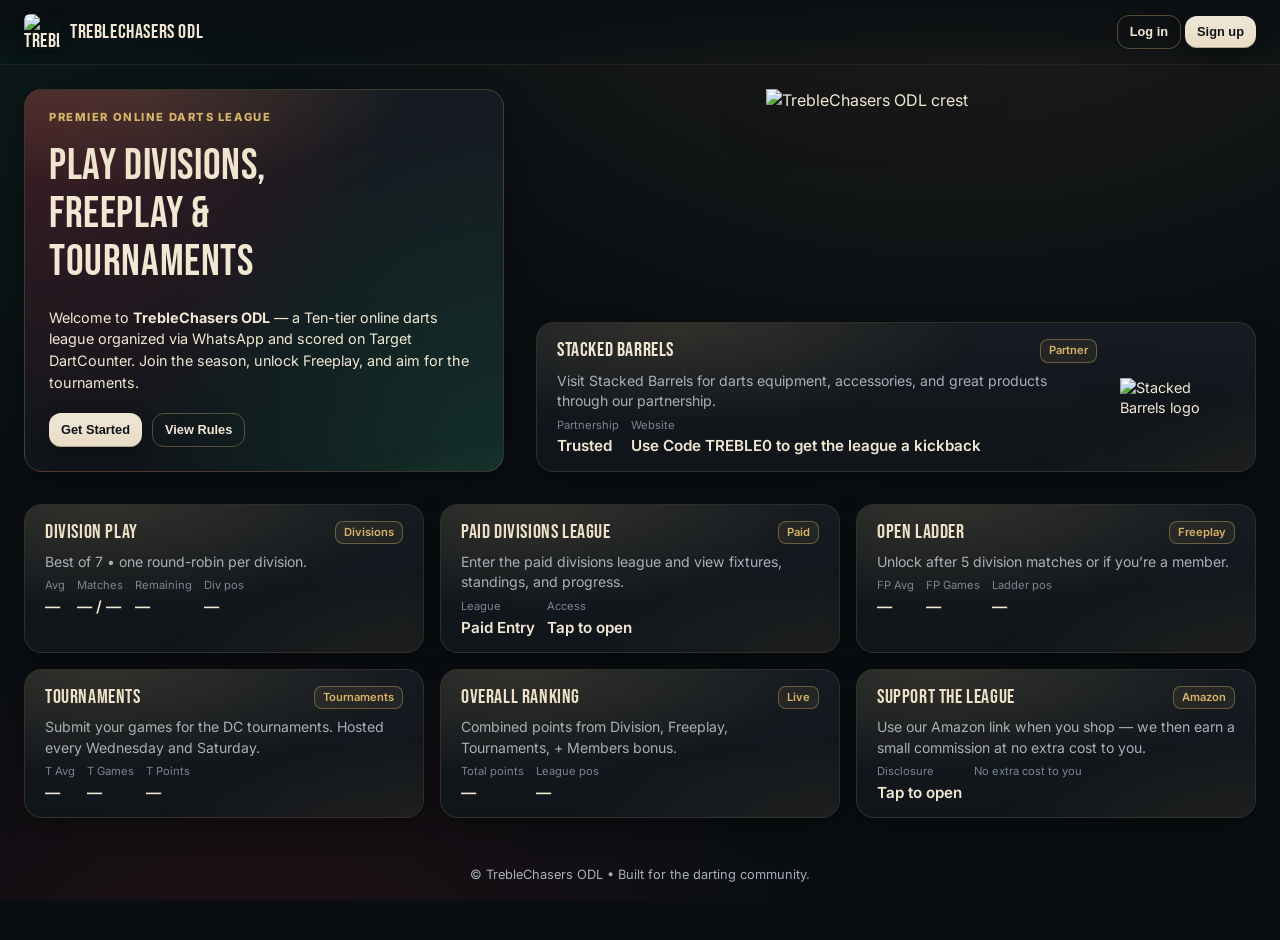
==== index.html @ 9587c486 "Add files via upload" ====
<!DOCTYPE html>
<html lang="en">
<head>
  <meta charset="UTF-8" />
  <meta name="viewport" content="width=device-width, initial-scale=1" />
  <title>TrebleChasers ODL</title>
  <meta
    name="description"
    content="TrebleChasers Online Dart League — divisions, freeplay, tournaments, members prizes, and full ranking."
  />

  <!-- Fonts -->
  <link
    href="https://fonts.googleapis.com/css2?family=Bebas+Neue&family=Inter:wght@300;400;500;600;700;800;900&display=swap"
    rel="stylesheet"
  />

  <style>
    :root {
      --bg-900:#0a0e12;
      --bg-800:#11161c;
      --bg-700:#171d24;
      --cream:#f1e7d3;
      --paper:#efe6d7;
      --gold-500:#d7b46a;
      --muted-400:#a7b0ba;
      --muted-300:#798492;
      --radius:18px;
      --radius-lg:26px;
      --shadow-soft:0 8px 24px rgba(0,0,0,.35);
      --shadow-hard:0 12px 40px rgba(0,0,0,.5);
      --danger:#ff6b6b;
    }

    *{box-sizing:border-box;}
    html,body{height:100%;}
    body{
      margin:0;
      background:var(--bg-900);
      color:var(--cream);
      font-family:Inter,system-ui,-apple-system,Segoe UI,Roboto,Helvetica,Arial,"Apple Color Emoji","Segoe UI Emoji";
      line-height:1.45;
      background-image:
        radial-gradient(1200px 800px at 75% -10%, rgba(215,180,106,.10), transparent 60%),
        radial-gradient(900px 600px at 20% 110%, rgba(191,31,45,.12), transparent 60%),
        radial-gradient(1200px 700px at -10% 10%, rgba(27,124,87,.10), transparent 55%);
      background-attachment:fixed;
    }

    .hidden{display:none !important;}

    /* header */
    header{
      position:sticky;
      top:0;
      z-index:40;
      background:linear-gradient(
        to bottom,
        rgba(10,14,18,.85),
        rgba(10,14,18,.55) 60%,
        transparent
      );
      border-bottom:1px solid rgba(215,180,106,.12);
      backdrop-filter:saturate(140%) blur(8px);
    }

    .nav{
      max-width:1280px;
      margin:0 auto;
      padding:14px 24px;
      display:flex;
      align-items:center;
      gap:18px;
      flex-wrap:wrap;
    }

    .brand{
      display:flex;
      align-items:center;
      gap:10px;
      color:var(--cream);
      text-decoration:none;
      font-family:'Bebas Neue',system-ui;
      font-size:20px;
      letter-spacing:.6px;
      font-weight:400;
    }
    .brand img{
      width:36px;
      height:36px;
      object-fit:cover;
      border-radius:6px;
      box-shadow:0 2px 8px rgba(0,0,0,.4);
    }

    .brand-wrap{
      display:flex;
      flex-direction:column;
      align-items:flex-start;
      gap:6px;
      line-height:1.1;
    }

    .member-countdown{
      display:inline-flex;
      align-items:center;
      gap:8px;
      padding:6px 10px;
      border-radius:999px;
      font-size:.72rem;
      font-weight:700;
      color:var(--cream);
      border:1px solid rgba(215,180,106,.28);
      background:rgba(215,180,106,.08);
      box-shadow:
        0 8px 22px rgba(0,0,0,.35),
        0 0 18px rgba(215,180,106,.18);
      position:relative;
      overflow:hidden;
    }

    .member-countdown::before{
      content:"";
      position:absolute;
      inset:-2px;
      background:radial-gradient(420px 120px at 25% 0%, rgba(215,180,106,.28), transparent 60%);
      opacity:.9;
      pointer-events:none;
    }

    .member-countdown .muted-inline{ color:rgba(241,231,211,.65); font-weight:600; }
    .member-countdown .danger-inline{ color:var(--danger); font-weight:900; }

    .tile, .hero-card{
      position:relative;
      overflow:hidden;
      box-shadow:
        0 10px 26px rgba(0,0,0,.38),
        0 0 0 1px rgba(215,180,106,.14),
        0 0 26px rgba(215,180,106,.12);
    }

    .tile::before, .hero-card::before{
      content:"";
      position:absolute;
      inset:-2px;
      background:
        radial-gradient(520px 180px at 20% 0%, rgba(215,180,106,.16), transparent 60%),
        radial-gradient(620px 220px at 110% 120%, rgba(215,180,106,.10), transparent 55%);
      opacity:.95;
      pointer-events:none;
    }

    .tile:hover{
      box-shadow:
        0 14px 34px rgba(0,0,0,.42),
        0 0 0 1px rgba(215,180,106,.22),
        0 0 34px rgba(215,180,106,.18);
    }

    .spacer{flex:1 1 auto;}

    .user-chip{
      display:flex;
      align-items:center;
      gap:10px;
      flex-wrap:wrap;
      color:var(--cream);
      font-size:.9rem;
    }

    .user-circle{
      width:28px;
      height:28px;
      border-radius:999px;
      background:#2a3139;
      display:grid;
      place-items:center;
      font-weight:800;
      font-size:.8rem;
      color:var(--cream);
    }

    .btn{
      appearance:none;
      border:0;
      cursor:pointer;
      font-weight:700;
      border-radius:12px;
      padding:8px 12px;
      font-size:.8rem;
      line-height:1.2;
      transition:transform .06s ease, filter .2s ease, box-shadow .2s ease;
    }
    .btn:active{transform:translateY(1px);}

    .btn-primary{
      color:#101418;
      background:linear-gradient(180deg,var(--paper),#e9dcc4);
      box-shadow:
        inset 0 -1px 0 rgba(0,0,0,.25),
        0 6px 18px rgba(0,0,0,.35);
    }
    .btn-primary:hover{filter:brightness(1.03);}

    .btn-ghost{
      color:var(--cream);
      background:transparent;
      border:1px solid rgba(215,180,106,.35);
    }
    .btn-ghost:hover{
      background:rgba(215,180,106,.08);
    }

    .wrap{
      max-width:1280px;
      margin:0 auto;
      padding:24px;
    }

    /* hero area */
    .hero-row{
      display:grid;
      grid-template-columns:minmax(360px, 480px) minmax(420px, 1fr);
      gap:32px;
      align-items:stretch;
    }

    .hero-card{
      background:
        radial-gradient(circle at 0% 0%, rgba(191,31,45,.25) 0%, transparent 60%),
        radial-gradient(circle at 100% 100%, rgba(27,124,87,.25) 0%, transparent 60%),
        linear-gradient(180deg, rgba(23,29,36,.9), rgba(17,22,28,.9));
      border:1px solid rgba(215,180,106,.18);
      border-radius:var(--radius);
      box-shadow:var(--shadow-soft);
      padding:20px 24px 24px;
      max-width:480px;
    }

    .eyebrow{
      color:var(--gold-500);
      text-transform:uppercase;
      font-weight:800;
      letter-spacing:.14em;
      font-size:.7rem;
      line-height:1.4;
      margin-bottom:16px;
      display:block;
    }

    .hero-headline{
      font-family:'Bebas Neue',system-ui;
      font-size:clamp(32px,4vw,44px);
      line-height:1.1;
      letter-spacing:.6px;
      color:var(--cream);
      margin:0 0 20px;
      font-weight:400;
    }

    .hero-copy{
      color:var(--cream);
      font-size:.9rem;
      line-height:1.5;
      max-width:60ch;
      margin:0 0 20px;
    }

    .hero-cta-row{
      display:flex;
      gap:10px;
      flex-wrap:wrap;
    }

    .hero-side{
      display:flex;
      flex-direction:column;
      justify-content:space-between;
      gap:18px;
      min-width:0;
    }

    .crest-col{
      flex:1 1 auto;
      display:flex;
      align-items:flex-start;
      justify-content:center;
      width:100%;
    }

    .crest-col img{
      width:260px;
      max-width:80%;
      height:auto;
      display:block;
      filter:drop-shadow(0 12px 24px rgba(0,0,0,.5));
    }

    .partner-tile{
      width:100%;
      min-height:132px;
      display:flex;
      align-items:center;
      padding:16px 18px 14px;
    }

    .partner-tile-inner{
      width:100%;
      display:flex;
      align-items:center;
      justify-content:space-between;
      gap:18px;
      flex-wrap:nowrap;
      position:relative;
      z-index:1;
    }

    .partner-copy{
      flex:1 1 auto;
      min-width:0;
    }

    .partner-copy p{
      margin:0 0 8px 0;
    }

    .partner-logo{
      flex:0 0 120px;
      display:flex;
      align-items:center;
      justify-content:center;
      min-width:120px;
    }

    .partner-logo img{
      width:100%;
      max-width:110px;
      max-height:90px;
      height:auto;
      display:block;
      object-fit:contain;
      filter:drop-shadow(0 10px 22px rgba(0,0,0,.45));
    }

    /* tiles */
    .tiles{
      display:grid;
      grid-template-columns:repeat(auto-fit,minmax(min(360px,100%),1fr));
      gap:16px;
      margin-top:32px;
    }

    .tile{
      background:linear-gradient(180deg,rgba(23,29,36,.9),rgba(17,22,28,.9));
      border:1px solid rgba(215,180,106,.15);
      border-radius:var(--radius);
      box-shadow:var(--shadow-soft);
      padding:16px 20px 14px;
      color:var(--cream);
      font-size:.9rem;
      line-height:1.4;
      min-height:120px;
      transition:transform .05s ease, border .12s ease;
    }
    .tile:hover{
      transform:translateY(-1px);
      border:1px solid rgba(215,180,106,.4);
      cursor:pointer;
    }

    .tile-head{
      display:flex;
      justify-content:space-between;
      align-items:flex-start;
      flex-wrap:wrap;
      gap:8px;
      margin-bottom:8px;
    }

    .tile-head h3{
      margin:0;
      font-family:'Bebas Neue',system-ui;
      letter-spacing:.6px;
      font-size:20px;
      line-height:1.1;
      font-weight:400;
      color:var(--cream);
    }

    .chip{
      border:1px solid rgba(215,180,106,.4);
      border-radius:8px;
      padding:4px 8px;
      font-size:.7rem;
      line-height:1.2;
      color:var(--gold-500);
      background:rgba(215,180,106,.08);
      font-weight:600;
      white-space:nowrap;
    }

    .tile p{
      margin:0 0 6px 0;
      color:var(--muted-400);
      font-size:.88rem;
      line-height:1.45;
    }

    .metrics{
      display:flex;
      gap:12px;
      flex-wrap:wrap;
      margin-top:4px;
    }

    .metric{
      font-size:.7rem;
      color:var(--muted-300);
      display:flex;
      flex-direction:column;
      gap:2px;
    }

    .metric strong{
      font-size:.95rem;
      color:var(--cream);
      font-weight:600;
    }

    footer{
      text-align:center;
      color:var(--muted-400);
      font-size:.8rem;
      line-height:1.4;
      margin:48px 0 32px;
    }

    /* modal */
    .modal-overlay{
      position:fixed;
      inset:0;
      background:rgba(10,14,18,.6);
      backdrop-filter:blur(6px) saturate(120%);
      display:none;
      align-items:center;
      justify-content:center;
      z-index:80;
    }
    .modal-overlay.is-open{display:flex;}

    .modal{
      width:100%;
      max-width:480px;
      background:linear-gradient(180deg,rgba(23,29,36,.95),rgba(17,22,28,.95));
      border:1px solid rgba(215,180,106,.2);
      border-radius:18px;
      box-shadow:var(--shadow-hard);
      padding:20px;
      color:var(--cream);
    }

    .modal header{
      background:transparent;
      border:0;
      padding:0 0 8px 0;
      margin:0 0 8px;
    }

    .modal h2{
      margin:0;
      font-family:'Bebas Neue',system-ui;
      font-size:28px;
      letter-spacing:.5px;
      font-weight:400;
      color:var(--cream);
    }

    .tabs{
      display:grid;
      grid-template-columns:1fr 1fr;
      gap:8px;
      margin:8px 0 16px;
    }

    .tab{
      border:1px solid rgba(215,180,106,.28);
      background:#12171d;
      color:var(--cream);
      padding:10px 12px;
      border-radius:10px;
      text-align:center;
      font-weight:800;
      font-size:.8rem;
      cursor:pointer;
    }

    .tab.active{
      background:linear-gradient(180deg,var(--paper),#e9dcc4);
      color:#0f1317;
    }

    .form-row{
      display:flex;
      flex-direction:column;
      gap:6px;
      margin:10px 0;
      color:var(--cream);
    }

    label{
      font-size:.8rem;
      color:var(--muted-400);
    }

    input[type="email"],
    input[type="password"],
    input[type="text"]{
      background:#0f1419;
      border:1px solid rgba(215,180,106,.25);
      border-radius:10px;
      padding:12px;
      color:var(--cream);
      font-size:.9rem;
    }

    .row-actions{
      display:flex;
      align-items:center;
      justify-content:space-between;
      gap:10px;
      margin-top:12px;
      flex-wrap:wrap;
    }

    .error{
      color:#ff6b6b;
      min-height:1.2rem;
      font-size:.9rem;
      margin-top:6px;
    }

    @media(max-width:980px){
      .hero-row{
        grid-template-columns:1fr;
        gap:24px;
      }

      .hero-card{
        max-width:none;
      }

      .hero-side{
        justify-content:flex-start;
      }

      .crest-col{
        justify-content:flex-start;
      }

      .crest-col img{
        width:200px;
        max-width:60%;
      }

      .partner-tile{
        width:100%;
      }
    }

    @media(max-width:640px){
      .partner-tile-inner{
        flex-wrap:wrap;
        align-items:flex-start;
      }

      .partner-logo{
        justify-content:flex-start;
      }
    }

    @media(max-width:560px){
      .nav{padding:12px 16px;}
    }
  </style>
</head>

<body>
  <!-- HEADER -->
  <header>
    <div class="nav">
      <div class="brand-wrap">
        <a class="brand" href="/" aria-label="TrebleChasers ODL home">
          <img src="./Assets/TrebleAssets/TrebleAssets_file_00000000564c72469e778dedad6ed082.png" alt="TrebleChasers ODL crest" />
          <span>TrebleChasers ODL</span>
        </a>

        <div id="memberCountdown" class="member-countdown hidden"></div>
      </div>

      <div class="spacer"></div>

      <!-- when signed OUT -->
      <div id="authButtons">
        <button id="openLogin" class="btn btn-ghost" type="button">Log in</button>
        <button id="openSignup" class="btn btn-primary" type="button">Sign up</button>
      </div>

      <!-- when signed IN -->
      <div id="userArea" class="user-chip hidden">
        <div class="user-circle" id="userInitial">U</div>
        <span id="userName">User</span>

        <a
          id="adminBtn"
          class="btn btn-ghost"
          href="/admin.html"
          style="display:none"
        >
          Admin
        </a>

        <button id="btnSignOut" class="btn btn-ghost" type="button">Sign out</button>
      </div>
    </div>
  </header>

  <!-- MAIN CONTENT -->
  <main class="wrap">
    <!-- HERO ROW -->
    <section class="hero-row">
      <div class="hero-card">
        <span class="eyebrow">Premier Online Darts League</span>
        <h1 class="hero-headline">
          Play Divisions,<br />
          Freeplay &<br />
          Tournaments
        </h1>

        <p class="hero-copy">
          Welcome to <strong>TrebleChasers ODL</strong> — a Ten-tier online darts
          league organized via WhatsApp and scored on Target DartCounter. Join the
          season, unlock Freeplay, and aim for the tournaments.
        </p>

        <div class="hero-cta-row">
          <button id="ctaGetStarted" class="btn btn-primary" type="button">
            Get Started
          </button>
          <button class="btn btn-ghost" type="button" id="btnRules">View Rules</button>
        </div>
      </div>

      <div class="hero-side">
        <div class="crest-col">
<img src="./Assets/TrebleAssets/TrebleAssets_file_00000000564c72469e778dedad6ed082.png" alt="TrebleChasers ODL crest" />
        </div>

        <article class="tile partner-tile" id="partnerTile" role="button" tabindex="0">
          <div class="partner-tile-inner">
            <div class="partner-copy">
              <div class="tile-head">
                <h3>Stacked Barrels</h3>
                <span class="chip">Partner</span>
              </div>

              <p>
                Visit Stacked Barrels for darts equipment, accessories, and great products through our partnership.
              </p>

              <div class="metrics">
                <div class="metric">
                  <span>Partnership</span>
                  <strong>Trusted</strong>
                </div>
                <div class="metric">
                  <span>Website</span>
                  <strong>Use Code TREBLE0 to get the league a kickback</strong>
                </div>
              </div>
            </div>

            <div class="partner-logo">
             <img src="./Assets/TrebleAssets/TrebleAssets_IMG-20260315-WA0005(1).jpg" alt="Stacked Barrels logo" />
            </div>
          </div>
        </article>
      </div>
    </section>

    <!-- DASHBOARD TILES -->
    <section class="tiles" style="margin-top:32px;">
      <!-- DIVISION PLAY -->
      <article class="tile" id="divisionTile" data-link="/division.html">
        <div class="tile-head">
          <h3>DIVISION PLAY</h3>
          <span class="chip" id="seasonChip">Divisions</span>
        </div>
        <p id="seasonTileBody">
          Best of 7 • one round-robin per division.
        </p>
        <div class="metrics" id="seasonMetrics">
          <div class="metric">
            <span>Avg</span>
            <strong id="seasonAvg">—</strong>
          </div>
          <div class="metric">
            <span>Matches</span>
            <strong id="seasonMatches">— / —</strong>
          </div>
          <div class="metric">
            <span>Remaining</span>
            <strong id="seasonRemaining">—</strong>
          </div>
          <div class="metric">
            <span>Div pos</span>
            <strong id="seasonPosition">—</strong>
          </div>
        </div>
      </article>
      
<article class="tile" id="paidDivisionsTile" data-link="/paid-divisions.html">
  <div class="tile-head">
    <h3>Paid Divisions League</h3>
    <span class="chip">Paid</span>
  </div>
  <p>
    Enter the paid divisions league and view fixtures, standings, and progress.
  </p>
  <div class="metrics">
    <div class="metric">
      <span>League</span>
      <strong>Paid Entry</strong>
    </div>
    <div class="metric">
      <span>Access</span>
      <strong>Tap to open</strong>
    </div>
  </div>
</article>
      <!-- Open Ladder / Freeplay -->
      <article class="tile" id="freeplayTile" data-link="/freeplay.html">
        <div class="tile-head">
          <h3>Open Ladder</h3>
          <span class="chip" id="freeplayChip">Freeplay</span>
        </div>
        <p id="freeplayTileBody">
          Unlock after 5 division matches or if you’re a member.
        </p>
        <div class="metrics">
          <div class="metric">
            <span>FP Avg</span>
            <strong id="freeplayAvg">—</strong>
          </div>
          <div class="metric">
            <span>FP Games</span>
            <strong id="freeplayGames">—</strong>
          </div>
          <div class="metric">
            <span>Ladder pos</span>
            <strong id="freeplayRank">—</strong>
          </div>
        </div>
      </article>

      <!-- Tournaments -->
      <article class="tile" id="cupsTile" data-link="/tournaments.html">
        <div class="tile-head">
          <h3>Tournaments</h3>
          <span class="chip" id="cupsChip">Tournaments</span>
        </div>
        <p id="cupsTileBody">
          Submit your games for the DC tournaments. Hosted every Wednesday and Saturday.
        </p>
        <div class="metrics">
          <div class="metric">
            <span>T Avg</span>
            <strong id="tournamentsAvg">—</strong>
          </div>
          <div class="metric">
            <span>T Games</span>
            <strong id="tournamentsGames">—</strong>
          </div>
          <div class="metric">
            <span>T Points</span>
            <strong id="tournamentsPoints">—</strong>
          </div>
        </div>
      </article>

      <!-- Overall Ranking -->
      <article class="tile" id="rankingTile" data-link="/ranking.html">
        <div class="tile-head">
          <h3>Overall Ranking</h3>
          <span class="chip">Live</span>
        </div>
        <p id="rankingTileBody">
          Combined points from Division, Freeplay, Tournaments, + Members bonus.
        </p>
        <div class="metrics">
          <div class="metric">
            <span>Total points</span>
            <strong id="totalPointsVal">—</strong>
          </div>
          <div class="metric">
            <span>League pos</span>
            <strong id="rankingPosVal">—</strong>
          </div>
        </div>
      </article>

      <!-- Support the League (Amazon Affiliate) -->
      <article class="tile" id="amazonTile" role="button" tabindex="0">
        <div class="tile-head">
          <h3>Support the League</h3>
          <span class="chip">Amazon</span>
        </div>
        <p>
          Use our Amazon link when you shop — we then earn a small commission at no extra cost to you.
        </p>
        <div class="metrics">
          <div class="metric">
            <span>Disclosure</span>
            <strong>Tap to open</strong>
          </div>
          <div class="metric">
            <span>No extra cost to you</span>
          </div>
        </div>
      </article>
    </section>

    <footer>
      © <span id="year"></span> TrebleChasers ODL • Built for the darting community.
    </footer>
  </main>

  <!-- AUTH MODAL -->
  <div
    id="authModal"
    class="modal-overlay"
    role="dialog"
    aria-modal="true"
    aria-hidden="true"
  >
    <div class="modal">
      <header>
        <h2>Welcome to TrebleChasers ODL</h2>
      </header>

      <div class="tabs">
        <button id="tabLogin" class="tab active" type="button">Log in</button>
        <button id="tabSignup" class="tab" type="button">Sign up</button>
      </div>

      <!-- LOGIN FORM -->
      <form id="formLogin" autocomplete="on">
        <div class="form-row">
          <label for="loginEmail">Email</label>
          <input id="loginEmail" type="email" required placeholder="you@example.com" autocomplete="email" />
        </div>

        <div class="form-row">
          <label for="loginPassword">Password</label>
          <input id="loginPassword" type="password" required placeholder="••••••••" autocomplete="current-password" minlength="6" />
        </div>

        <div class="row-actions">
          <button class="btn btn-primary" type="submit">Log in</button>
          <button id="linkForgot" class="btn btn-ghost" type="button">Forgot password</button>
        </div>

        <div id="loginError" class="error"></div>
      </form>

      <!-- SIGNUP FORM -->
      <form id="formSignup" class="hidden" autocomplete="on">
        <div class="form-row">
          <label for="signupName">Display name</label>
          <input id="signupName" type="text" required placeholder="Your name" autocomplete="name" />
        </div>

        <div class="form-row">
          <label for="signupEmail">Email</label>
          <input id="signupEmail" type="email" required placeholder="you@example.com" autocomplete="email" />
        </div>

        <div class="form-row">
          <label for="signupPassword">Password</label>
          <input id="signupPassword" type="password" minlength="6" required placeholder="At least 6 characters" autocomplete="new-password" />
        </div>

        <div class="row-actions">
          <button class="btn btn-primary" type="submit">Create account</button>
          <button id="closeModalA" class="btn btn-ghost" type="button">
            Cancel
          </button>
        </div>

        <div id="signupError" class="error"></div>
      </form>

      <div class="row-actions" style="justify-content:flex-end; margin-top:8px;">
        <button id="closeModalB" class="btn btn-ghost" type="button">
          Close
        </button>
      </div>
    </div>
  </div>

  <!-- Amazon Affiliate Modal -->
  <div id="amazonModal" class="modal-overlay" aria-hidden="true">
    <div class="modal" role="dialog" aria-modal="true" aria-labelledby="amazonModalTitle">
      <header>
        <h2 id="amazonModalTitle">Support TrebleChasers</h2>
      </header>

      <p style="margin:0 0 12px 0;color:var(--cream);">
        If you buy through this Amazon link, we then earn a small commission at no extra cost to you.
      </p>

      <p style="margin:0 0 14px 0;color:var(--muted-400);">
        <strong>As an Amazon Associate I earn from qualifying purchases.</strong>
      </p>

      <div class="row-actions" style="justify-content:space-between;">
        <a
          id="amazonAffiliateLink"
          class="btn btn-primary"
          href="https://amzn.to/3OjnYbr"
          target="_blank"
          rel="nofollow sponsored noopener"
          style="text-decoration:none; display:inline-block;"
        >
          Open Amazon Link
        </a>

        <button id="amazonCloseBtn" class="btn btn-ghost" type="button">Close</button>
      </div>
    </div>
  </div>

  <script type="module" src="/rules.js"></script>
  <script type="module" src="/app.js"></script>

  <script>
    (function(){
      const tile = document.getElementById('amazonTile');
      const modal = document.getElementById('amazonModal');
      const closeBtn = document.getElementById('amazonCloseBtn');

      if (!tile || !modal || !closeBtn) return;

      function openModal(){
        modal.classList.add('is-open');
        modal.setAttribute('aria-hidden', 'false');
      }

      function closeModal(){
        modal.classList.remove('is-open');
        modal.setAttribute('aria-hidden', 'true');
      }

      tile.addEventListener('click', openModal);
      tile.addEventListener('keydown', (e) => {
        if (e.key === 'Enter' || e.key === ' ') {
          e.preventDefault();
          openModal();
        }
      });

      closeBtn.addEventListener('click', closeModal);

      modal.addEventListener('click', (e) => {
        if (e.target === modal) closeModal();
      });

      document.addEventListener('keydown', (e) => {
        if (e.key === 'Escape' && modal.classList.contains('is-open')) closeModal();
      });
    })();
  </script>
  <script type="module" src="./Js/app.js"></script>
</body>
</html>
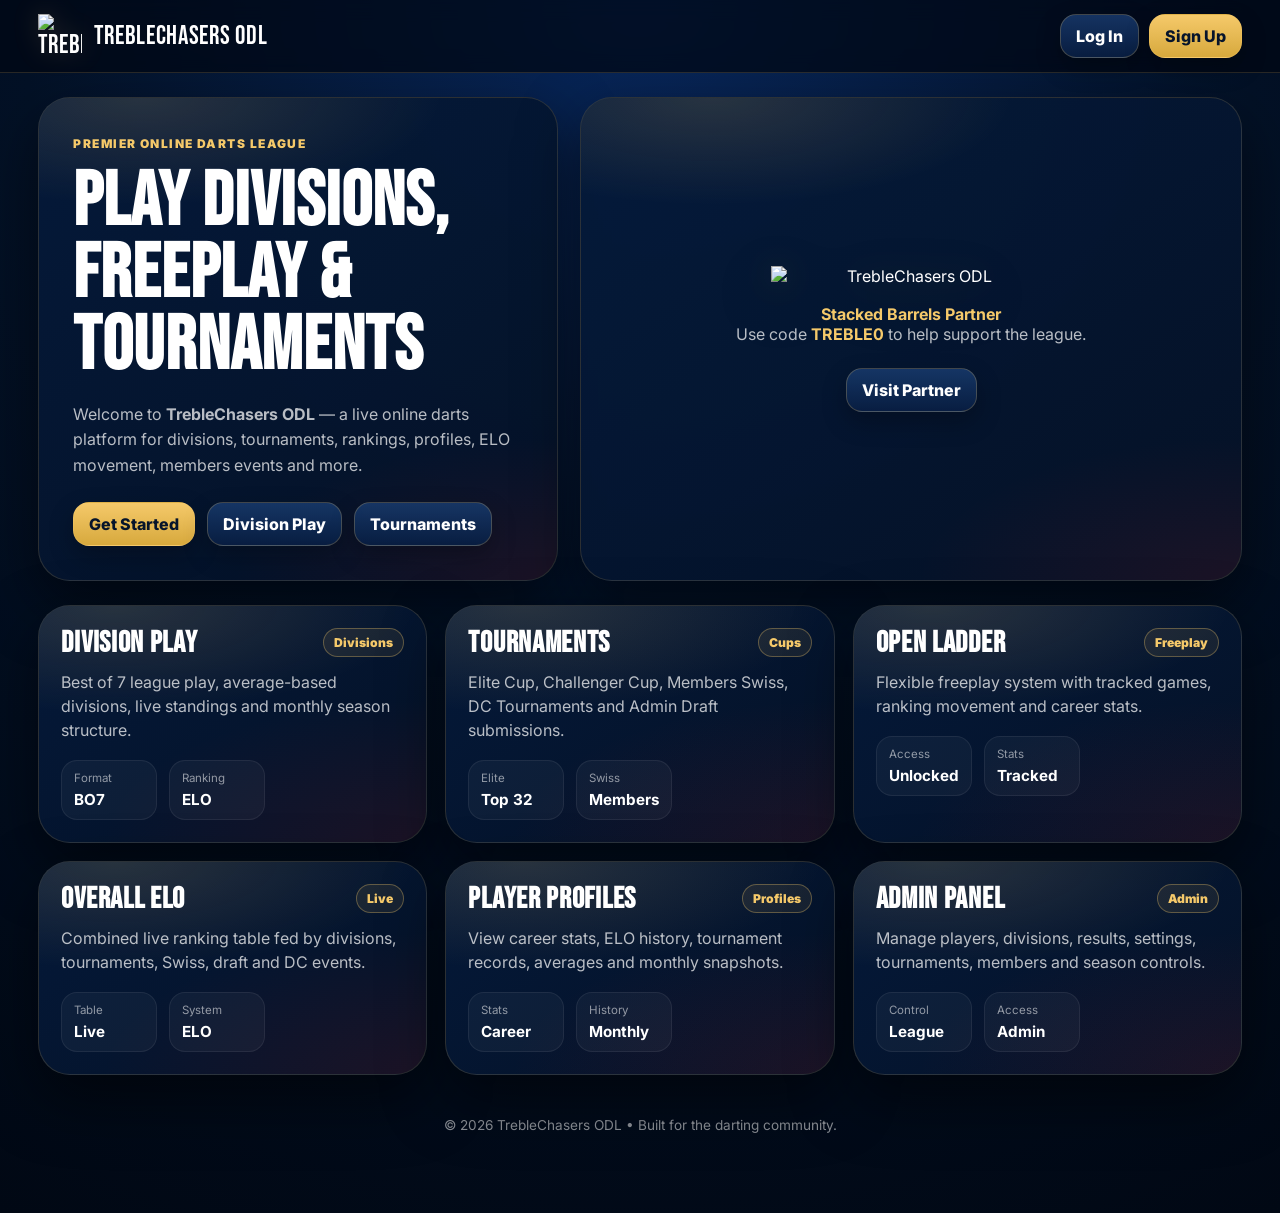
==== commit 7f0d00b4: "Update index.html" ====
--- a/index.html
+++ b/index.html
@@ -4,982 +4,485 @@
   <meta charset="UTF-8" />
   <meta name="viewport" content="width=device-width, initial-scale=1" />
   <title>TrebleChasers ODL</title>
+
   <meta
     name="description"
-    content="TrebleChasers Online Dart League — divisions, freeplay, tournaments, members prizes, and full ranking."
+    content="TrebleChasers Online Dart League — divisions, freeplay, tournaments, members prizes, profiles and live rankings."
   />
 
-  <!-- Fonts -->
-  <link
-    href="https://fonts.googleapis.com/css2?family=Bebas+Neue&family=Inter:wght@300;400;500;600;700;800;900&display=swap"
-    rel="stylesheet"
-  />
+  <link href="https://fonts.googleapis.com/css2?family=Bebas+Neue&family=Inter:wght@300;400;500;600;700;800;900&display=swap" rel="stylesheet">
 
   <style>
-    :root {
-      --bg-900:#0a0e12;
-      --bg-800:#11161c;
-      --bg-700:#171d24;
-      --cream:#f1e7d3;
-      --paper:#efe6d7;
-      --gold-500:#d7b46a;
-      --muted-400:#a7b0ba;
-      --muted-300:#798492;
-      --radius:18px;
-      --radius-lg:26px;
-      --shadow-soft:0 8px 24px rgba(0,0,0,.35);
-      --shadow-hard:0 12px 40px rgba(0,0,0,.5);
-      --danger:#ff6b6b;
-    }
-
-    *{box-sizing:border-box;}
-    html,body{height:100%;}
+    :root{
+      --navy-950:#010814;
+      --navy-900:#031126;
+      --navy-800:#051a3b;
+      --navy-700:#08275c;
+      --gold:#f5c96a;
+      --gold-dark:#d7a93d;
+      --white:#ffffff;
+      --muted:rgba(255,255,255,.72);
+      --soft:rgba(255,255,255,.08);
+      --border:rgba(245,201,106,.16);
+      --radius:28px;
+      --shadow:0 24px 60px rgba(0,0,0,.5);
+    }
+
+    *{box-sizing:border-box}
+
     body{
       margin:0;
-      background:var(--bg-900);
-      color:var(--cream);
-      font-family:Inter,system-ui,-apple-system,Segoe UI,Roboto,Helvetica,Arial,"Apple Color Emoji","Segoe UI Emoji";
-      line-height:1.45;
-      background-image:
-        radial-gradient(1200px 800px at 75% -10%, rgba(215,180,106,.10), transparent 60%),
-        radial-gradient(900px 600px at 20% 110%, rgba(191,31,45,.12), transparent 60%),
-        radial-gradient(1200px 700px at -10% 10%, rgba(27,124,87,.10), transparent 55%);
-      background-attachment:fixed;
-    }
-
-    .hidden{display:none !important;}
-
-    /* header */
+      font-family:Inter,Arial,sans-serif;
+      color:white;
+      background:
+        radial-gradient(circle at top,#08275c 0%,#031126 45%,#010814 100%);
+    }
+
+    a{text-decoration:none;color:inherit}
+
+    .hidden{display:none!important}
+
     header{
       position:sticky;
       top:0;
-      z-index:40;
-      background:linear-gradient(
-        to bottom,
-        rgba(10,14,18,.85),
-        rgba(10,14,18,.55) 60%,
-        transparent
-      );
-      border-bottom:1px solid rgba(215,180,106,.12);
-      backdrop-filter:saturate(140%) blur(8px);
+      z-index:50;
+      backdrop-filter:blur(10px);
+      background:rgba(1,8,20,.72);
+      border-bottom:1px solid var(--border);
     }
 
     .nav{
-      max-width:1280px;
+      width:min(1450px,94%);
       margin:0 auto;
-      padding:14px 24px;
+      padding:14px 0;
       display:flex;
       align-items:center;
+      gap:14px;
+    }
+
+    .brand{
+      display:flex;
+      align-items:center;
+      gap:12px;
+      font-family:"Bebas Neue",sans-serif;
+      font-size:26px;
+      letter-spacing:.7px;
+    }
+
+    .brand img{
+      width:44px;
+      height:44px;
+      object-fit:contain;
+      filter:drop-shadow(0 0 12px rgba(245,201,106,.18));
+    }
+
+    .spacer{flex:1}
+
+    .nav-actions{
+      display:flex;
+      gap:10px;
+      flex-wrap:wrap;
+      align-items:center;
+    }
+
+    .btn{
+      border:1px solid rgba(245,201,106,.24);
+      border-radius:16px;
+      padding:11px 15px;
+      font-weight:800;
+      cursor:pointer;
+      color:white;
+      background:linear-gradient(180deg,rgba(24,58,108,.88),rgba(8,30,66,.96));
+      box-shadow:0 10px 24px rgba(0,0,0,.25);
+    }
+
+    .btn:hover{
+      border-color:rgba(245,201,106,.48);
+      transform:translateY(-1px);
+    }
+
+    .btn.primary{
+      background:linear-gradient(180deg,var(--gold),var(--gold-dark));
+      color:#06142b;
+    }
+
+    .wrap{
+      width:min(1450px,94%);
+      margin:24px auto 80px;
+    }
+
+    .hero{
+      display:grid;
+      grid-template-columns:minmax(320px,520px) 1fr;
+      gap:22px;
+      align-items:stretch;
+    }
+
+    .hero-card,
+    .logo-card,
+    .tile{
+      background:
+        linear-gradient(145deg,rgba(4,26,59,.96),rgba(5,18,38,.96));
+      border:1px solid var(--border);
+      border-radius:32px;
+      box-shadow:var(--shadow);
+      overflow:hidden;
+      position:relative;
+    }
+
+    .hero-card::before,
+    .logo-card::before,
+    .tile::before{
+      content:"";
+      position:absolute;
+      inset:-1px;
+      background:
+        radial-gradient(500px 180px at 20% 0%,rgba(245,201,106,.15),transparent 60%),
+        radial-gradient(500px 220px at 100% 100%,rgba(195,32,38,.12),transparent 65%);
+      pointer-events:none;
+    }
+
+    .hero-card{
+      padding:34px;
+    }
+
+    .eyebrow{
+      display:inline-block;
+      color:var(--gold);
+      text-transform:uppercase;
+      letter-spacing:.12em;
+      font-weight:900;
+      font-size:.75rem;
+      margin-bottom:16px;
+      position:relative;
+      z-index:1;
+    }
+
+    h1{
+      position:relative;
+      z-index:1;
+      margin:0;
+      font-family:"Bebas Neue",sans-serif;
+      font-size:clamp(46px,6vw,76px);
+      line-height:.95;
+      letter-spacing:1px;
+    }
+
+    .hero-card p{
+      position:relative;
+      z-index:1;
+      color:var(--muted);
+      font-size:1rem;
+      line-height:1.6;
+      margin:18px 0 0;
+      max-width:60ch;
+    }
+
+    .hero-buttons{
+      position:relative;
+      z-index:1;
+      display:flex;
+      gap:12px;
+      flex-wrap:wrap;
+      margin-top:24px;
+    }
+
+    .logo-card{
+      min-height:360px;
+      display:flex;
+      flex-direction:column;
+      align-items:center;
+      justify-content:center;
+      padding:24px;
+      text-align:center;
+    }
+
+    .logo-card img{
+      width:280px;
+      max-width:76%;
+      filter:
+        drop-shadow(0 18px 28px rgba(0,0,0,.45))
+        drop-shadow(0 0 18px rgba(245,201,106,.16));
+      position:relative;
+      z-index:1;
+    }
+
+    .partner{
+      margin-top:18px;
+      color:var(--muted);
+      position:relative;
+      z-index:1;
+    }
+
+    .partner strong{color:var(--gold)}
+
+    .tiles{
+      margin-top:24px;
+      display:grid;
+      grid-template-columns:repeat(auto-fit,minmax(min(340px,100%),1fr));
       gap:18px;
-      flex-wrap:wrap;
-    }
-
-    .brand{
-      display:flex;
-      align-items:center;
+    }
+
+    .tile{
+      min-height:170px;
+      padding:22px;
+      cursor:pointer;
+      transition:.18s ease;
+    }
+
+    .tile:hover{
+      transform:translateY(-2px);
+      border-color:rgba(245,201,106,.42);
+      box-shadow:
+        0 24px 60px rgba(0,0,0,.5),
+        0 0 24px rgba(245,201,106,.08);
+    }
+
+    .tile-head{
+      position:relative;
+      z-index:1;
+      display:flex;
+      align-items:flex-start;
+      justify-content:space-between;
       gap:10px;
-      color:var(--cream);
-      text-decoration:none;
-      font-family:'Bebas Neue',system-ui;
-      font-size:20px;
-      letter-spacing:.6px;
-      font-weight:400;
-    }
-    .brand img{
-      width:36px;
-      height:36px;
-      object-fit:cover;
-      border-radius:6px;
-      box-shadow:0 2px 8px rgba(0,0,0,.4);
-    }
-
-    .brand-wrap{
-      display:flex;
-      flex-direction:column;
-      align-items:flex-start;
-      gap:6px;
-      line-height:1.1;
-    }
-
-    .member-countdown{
+      margin-bottom:12px;
+    }
+
+    .tile h3{
+      margin:0;
+      font-family:"Bebas Neue",sans-serif;
+      font-size:30px;
+      letter-spacing:.7px;
+      line-height:1;
+    }
+
+    .chip{
       display:inline-flex;
       align-items:center;
-      gap:8px;
+      border:1px solid rgba(245,201,106,.32);
+      color:var(--gold);
+      background:rgba(245,201,106,.08);
       padding:6px 10px;
       border-radius:999px;
-      font-size:.72rem;
-      font-weight:700;
-      color:var(--cream);
-      border:1px solid rgba(215,180,106,.28);
-      background:rgba(215,180,106,.08);
-      box-shadow:
-        0 8px 22px rgba(0,0,0,.35),
-        0 0 18px rgba(215,180,106,.18);
-      position:relative;
-      overflow:hidden;
-    }
-
-    .member-countdown::before{
-      content:"";
-      position:absolute;
-      inset:-2px;
-      background:radial-gradient(420px 120px at 25% 0%, rgba(215,180,106,.28), transparent 60%);
-      opacity:.9;
-      pointer-events:none;
-    }
-
-    .member-countdown .muted-inline{ color:rgba(241,231,211,.65); font-weight:600; }
-    .member-countdown .danger-inline{ color:var(--danger); font-weight:900; }
-
-    .tile, .hero-card{
-      position:relative;
-      overflow:hidden;
-      box-shadow:
-        0 10px 26px rgba(0,0,0,.38),
-        0 0 0 1px rgba(215,180,106,.14),
-        0 0 26px rgba(215,180,106,.12);
-    }
-
-    .tile::before, .hero-card::before{
-      content:"";
-      position:absolute;
-      inset:-2px;
-      background:
-        radial-gradient(520px 180px at 20% 0%, rgba(215,180,106,.16), transparent 60%),
-        radial-gradient(620px 220px at 110% 120%, rgba(215,180,106,.10), transparent 55%);
-      opacity:.95;
-      pointer-events:none;
-    }
-
-    .tile:hover{
-      box-shadow:
-        0 14px 34px rgba(0,0,0,.42),
-        0 0 0 1px rgba(215,180,106,.22),
-        0 0 34px rgba(215,180,106,.18);
-    }
-
-    .spacer{flex:1 1 auto;}
-
-    .user-chip{
-      display:flex;
-      align-items:center;
-      gap:10px;
-      flex-wrap:wrap;
-      color:var(--cream);
-      font-size:.9rem;
-    }
-
-    .user-circle{
-      width:28px;
-      height:28px;
-      border-radius:999px;
-      background:#2a3139;
-      display:grid;
-      place-items:center;
-      font-weight:800;
-      font-size:.8rem;
-      color:var(--cream);
-    }
-
-    .btn{
-      appearance:none;
-      border:0;
-      cursor:pointer;
-      font-weight:700;
-      border-radius:12px;
-      padding:8px 12px;
-      font-size:.8rem;
-      line-height:1.2;
-      transition:transform .06s ease, filter .2s ease, box-shadow .2s ease;
-    }
-    .btn:active{transform:translateY(1px);}
-
-    .btn-primary{
-      color:#101418;
-      background:linear-gradient(180deg,var(--paper),#e9dcc4);
-      box-shadow:
-        inset 0 -1px 0 rgba(0,0,0,.25),
-        0 6px 18px rgba(0,0,0,.35);
-    }
-    .btn-primary:hover{filter:brightness(1.03);}
-
-    .btn-ghost{
-      color:var(--cream);
-      background:transparent;
-      border:1px solid rgba(215,180,106,.35);
-    }
-    .btn-ghost:hover{
-      background:rgba(215,180,106,.08);
-    }
-
-    .wrap{
-      max-width:1280px;
-      margin:0 auto;
-      padding:24px;
-    }
-
-    /* hero area */
-    .hero-row{
-      display:grid;
-      grid-template-columns:minmax(360px, 480px) minmax(420px, 1fr);
-      gap:32px;
-      align-items:stretch;
-    }
-
-    .hero-card{
-      background:
-        radial-gradient(circle at 0% 0%, rgba(191,31,45,.25) 0%, transparent 60%),
-        radial-gradient(circle at 100% 100%, rgba(27,124,87,.25) 0%, transparent 60%),
-        linear-gradient(180deg, rgba(23,29,36,.9), rgba(17,22,28,.9));
-      border:1px solid rgba(215,180,106,.18);
-      border-radius:var(--radius);
-      box-shadow:var(--shadow-soft);
-      padding:20px 24px 24px;
-      max-width:480px;
-    }
-
-    .eyebrow{
-      color:var(--gold-500);
-      text-transform:uppercase;
-      font-weight:800;
-      letter-spacing:.14em;
-      font-size:.7rem;
-      line-height:1.4;
-      margin-bottom:16px;
-      display:block;
-    }
-
-    .hero-headline{
-      font-family:'Bebas Neue',system-ui;
-      font-size:clamp(32px,4vw,44px);
-      line-height:1.1;
-      letter-spacing:.6px;
-      color:var(--cream);
-      margin:0 0 20px;
-      font-weight:400;
-    }
-
-    .hero-copy{
-      color:var(--cream);
-      font-size:.9rem;
+      font-size:.76rem;
+      font-weight:900;
+      white-space:nowrap;
+    }
+
+    .tile p{
+      position:relative;
+      z-index:1;
+      margin:0;
+      color:var(--muted);
       line-height:1.5;
-      max-width:60ch;
-      margin:0 0 20px;
-    }
-
-    .hero-cta-row{
-      display:flex;
-      gap:10px;
-      flex-wrap:wrap;
-    }
-
-    .hero-side{
-      display:flex;
-      flex-direction:column;
-      justify-content:space-between;
-      gap:18px;
-      min-width:0;
-    }
-
-    .crest-col{
-      flex:1 1 auto;
-      display:flex;
-      align-items:flex-start;
-      justify-content:center;
-      width:100%;
-    }
-
-    .crest-col img{
-      width:260px;
-      max-width:80%;
-      height:auto;
-      display:block;
-      filter:drop-shadow(0 12px 24px rgba(0,0,0,.5));
-    }
-
-    .partner-tile{
-      width:100%;
-      min-height:132px;
-      display:flex;
-      align-items:center;
-      padding:16px 18px 14px;
-    }
-
-    .partner-tile-inner{
-      width:100%;
-      display:flex;
-      align-items:center;
-      justify-content:space-between;
-      gap:18px;
-      flex-wrap:nowrap;
-      position:relative;
-      z-index:1;
-    }
-
-    .partner-copy{
-      flex:1 1 auto;
-      min-width:0;
-    }
-
-    .partner-copy p{
-      margin:0 0 8px 0;
-    }
-
-    .partner-logo{
-      flex:0 0 120px;
-      display:flex;
-      align-items:center;
-      justify-content:center;
-      min-width:120px;
-    }
-
-    .partner-logo img{
-      width:100%;
-      max-width:110px;
-      max-height:90px;
-      height:auto;
-      display:block;
-      object-fit:contain;
-      filter:drop-shadow(0 10px 22px rgba(0,0,0,.45));
-    }
-
-    /* tiles */
-    .tiles{
-      display:grid;
-      grid-template-columns:repeat(auto-fit,minmax(min(360px,100%),1fr));
-      gap:16px;
-      margin-top:32px;
-    }
-
-    .tile{
-      background:linear-gradient(180deg,rgba(23,29,36,.9),rgba(17,22,28,.9));
-      border:1px solid rgba(215,180,106,.15);
-      border-radius:var(--radius);
-      box-shadow:var(--shadow-soft);
-      padding:16px 20px 14px;
-      color:var(--cream);
-      font-size:.9rem;
-      line-height:1.4;
-      min-height:120px;
-      transition:transform .05s ease, border .12s ease;
-    }
-    .tile:hover{
-      transform:translateY(-1px);
-      border:1px solid rgba(215,180,106,.4);
-      cursor:pointer;
-    }
-
-    .tile-head{
-      display:flex;
-      justify-content:space-between;
-      align-items:flex-start;
-      flex-wrap:wrap;
-      gap:8px;
-      margin-bottom:8px;
-    }
-
-    .tile-head h3{
-      margin:0;
-      font-family:'Bebas Neue',system-ui;
-      letter-spacing:.6px;
-      font-size:20px;
-      line-height:1.1;
-      font-weight:400;
-      color:var(--cream);
-    }
-
-    .chip{
-      border:1px solid rgba(215,180,106,.4);
-      border-radius:8px;
-      padding:4px 8px;
-      font-size:.7rem;
-      line-height:1.2;
-      color:var(--gold-500);
-      background:rgba(215,180,106,.08);
-      font-weight:600;
-      white-space:nowrap;
-    }
-
-    .tile p{
-      margin:0 0 6px 0;
-      color:var(--muted-400);
-      font-size:.88rem;
-      line-height:1.45;
     }
 
     .metrics{
+      position:relative;
+      z-index:1;
+      margin-top:18px;
       display:flex;
       gap:12px;
       flex-wrap:wrap;
-      margin-top:4px;
     }
 
     .metric{
-      font-size:.7rem;
-      color:var(--muted-300);
-      display:flex;
-      flex-direction:column;
-      gap:2px;
+      min-width:96px;
+      padding:10px 12px;
+      border:1px solid rgba(255,255,255,.07);
+      border-radius:16px;
+      background:rgba(255,255,255,.04);
+    }
+
+    .metric span{
+      display:block;
+      font-size:.72rem;
+      color:rgba(255,255,255,.55);
+      margin-bottom:4px;
     }
 
     .metric strong{
+      color:white;
       font-size:.95rem;
-      color:var(--cream);
-      font-weight:600;
     }
 
     footer{
       text-align:center;
-      color:var(--muted-400);
-      font-size:.8rem;
-      line-height:1.4;
-      margin:48px 0 32px;
-    }
-
-    /* modal */
-    .modal-overlay{
-      position:fixed;
-      inset:0;
-      background:rgba(10,14,18,.6);
-      backdrop-filter:blur(6px) saturate(120%);
-      display:none;
-      align-items:center;
-      justify-content:center;
-      z-index:80;
-    }
-    .modal-overlay.is-open{display:flex;}
-
-    .modal{
-      width:100%;
-      max-width:480px;
-      background:linear-gradient(180deg,rgba(23,29,36,.95),rgba(17,22,28,.95));
-      border:1px solid rgba(215,180,106,.2);
-      border-radius:18px;
-      box-shadow:var(--shadow-hard);
-      padding:20px;
-      color:var(--cream);
-    }
-
-    .modal header{
-      background:transparent;
-      border:0;
-      padding:0 0 8px 0;
-      margin:0 0 8px;
-    }
-
-    .modal h2{
-      margin:0;
-      font-family:'Bebas Neue',system-ui;
-      font-size:28px;
-      letter-spacing:.5px;
-      font-weight:400;
-      color:var(--cream);
-    }
-
-    .tabs{
-      display:grid;
-      grid-template-columns:1fr 1fr;
-      gap:8px;
-      margin:8px 0 16px;
-    }
-
-    .tab{
-      border:1px solid rgba(215,180,106,.28);
-      background:#12171d;
-      color:var(--cream);
-      padding:10px 12px;
-      border-radius:10px;
-      text-align:center;
-      font-weight:800;
-      font-size:.8rem;
-      cursor:pointer;
-    }
-
-    .tab.active{
-      background:linear-gradient(180deg,var(--paper),#e9dcc4);
-      color:#0f1317;
-    }
-
-    .form-row{
-      display:flex;
-      flex-direction:column;
-      gap:6px;
-      margin:10px 0;
-      color:var(--cream);
-    }
-
-    label{
-      font-size:.8rem;
-      color:var(--muted-400);
-    }
-
-    input[type="email"],
-    input[type="password"],
-    input[type="text"]{
-      background:#0f1419;
-      border:1px solid rgba(215,180,106,.25);
-      border-radius:10px;
-      padding:12px;
-      color:var(--cream);
-      font-size:.9rem;
-    }
-
-    .row-actions{
-      display:flex;
-      align-items:center;
-      justify-content:space-between;
-      gap:10px;
-      margin-top:12px;
-      flex-wrap:wrap;
-    }
-
-    .error{
-      color:#ff6b6b;
-      min-height:1.2rem;
-      font-size:.9rem;
-      margin-top:6px;
-    }
-
-    @media(max-width:980px){
-      .hero-row{
-        grid-template-columns:1fr;
-        gap:24px;
-      }
-
-      .hero-card{
-        max-width:none;
-      }
-
-      .hero-side{
-        justify-content:flex-start;
-      }
-
-      .crest-col{
-        justify-content:flex-start;
-      }
-
-      .crest-col img{
-        width:200px;
-        max-width:60%;
-      }
-
-      .partner-tile{
-        width:100%;
-      }
-    }
-
-    @media(max-width:640px){
-      .partner-tile-inner{
-        flex-wrap:wrap;
-        align-items:flex-start;
-      }
-
-      .partner-logo{
-        justify-content:flex-start;
-      }
-    }
-
-    @media(max-width:560px){
-      .nav{padding:12px 16px;}
+      color:rgba(255,255,255,.55);
+      margin:42px 0 20px;
+      font-size:.85rem;
+    }
+
+    @media(max-width:900px){
+      .hero{grid-template-columns:1fr}
+      .nav{align-items:flex-start}
+      .brand span{font-size:22px}
+      .logo-card{min-height:260px}
+      .logo-card img{width:210px}
     }
   </style>
 </head>
 
 <body>
-  <!-- HEADER -->
-  <header>
-    <div class="nav">
-      <div class="brand-wrap">
-        <a class="brand" href="/" aria-label="TrebleChasers ODL home">
-          <img src="./Assets/TrebleAssets/TrebleAssets_file_00000000564c72469e778dedad6ed082.png" alt="TrebleChasers ODL crest" />
-          <span>TrebleChasers ODL</span>
-        </a>
-
-        <div id="memberCountdown" class="member-countdown hidden"></div>
-      </div>
-
-      <div class="spacer"></div>
-
-      <!-- when signed OUT -->
-      <div id="authButtons">
-        <button id="openLogin" class="btn btn-ghost" type="button">Log in</button>
-        <button id="openSignup" class="btn btn-primary" type="button">Sign up</button>
-      </div>
-
-      <!-- when signed IN -->
-      <div id="userArea" class="user-chip hidden">
-        <div class="user-circle" id="userInitial">U</div>
-        <span id="userName">User</span>
-
-        <a
-          id="adminBtn"
-          class="btn btn-ghost"
-          href="/admin.html"
-          style="display:none"
-        >
-          Admin
-        </a>
-
-        <button id="btnSignOut" class="btn btn-ghost" type="button">Sign out</button>
-      </div>
-    </div>
-  </header>
-
-  <!-- MAIN CONTENT -->
-  <main class="wrap">
-    <!-- HERO ROW -->
-    <section class="hero-row">
-      <div class="hero-card">
-        <span class="eyebrow">Premier Online Darts League</span>
-        <h1 class="hero-headline">
-          Play Divisions,<br />
-          Freeplay &<br />
-          Tournaments
-        </h1>
-
-        <p class="hero-copy">
-          Welcome to <strong>TrebleChasers ODL</strong> — a Ten-tier online darts
-          league organized via WhatsApp and scored on Target DartCounter. Join the
-          season, unlock Freeplay, and aim for the tournaments.
-        </p>
-
-        <div class="hero-cta-row">
-          <button id="ctaGetStarted" class="btn btn-primary" type="button">
-            Get Started
-          </button>
-          <button class="btn btn-ghost" type="button" id="btnRules">View Rules</button>
-        </div>
-      </div>
-
-      <div class="hero-side">
-        <div class="crest-col">
-<img src="./Assets/TrebleAssets/TrebleAssets_file_00000000564c72469e778dedad6ed082.png" alt="TrebleChasers ODL crest" />
-        </div>
-
-        <article class="tile partner-tile" id="partnerTile" role="button" tabindex="0">
-          <div class="partner-tile-inner">
-            <div class="partner-copy">
-              <div class="tile-head">
-                <h3>Stacked Barrels</h3>
-                <span class="chip">Partner</span>
-              </div>
-
-              <p>
-                Visit Stacked Barrels for darts equipment, accessories, and great products through our partnership.
-              </p>
-
-              <div class="metrics">
-                <div class="metric">
-                  <span>Partnership</span>
-                  <strong>Trusted</strong>
-                </div>
-                <div class="metric">
-                  <span>Website</span>
-                  <strong>Use Code TREBLE0 to get the league a kickback</strong>
-                </div>
-              </div>
-            </div>
-
-            <div class="partner-logo">
-             <img src="./Assets/TrebleAssets/TrebleAssets_IMG-20260315-WA0005(1).jpg" alt="Stacked Barrels logo" />
-            </div>
-          </div>
-        </article>
-      </div>
-    </section>
-
-    <!-- DASHBOARD TILES -->
-    <section class="tiles" style="margin-top:32px;">
-      <!-- DIVISION PLAY -->
-      <article class="tile" id="divisionTile" data-link="/division.html">
-        <div class="tile-head">
-          <h3>DIVISION PLAY</h3>
-          <span class="chip" id="seasonChip">Divisions</span>
-        </div>
-        <p id="seasonTileBody">
-          Best of 7 • one round-robin per division.
-        </p>
-        <div class="metrics" id="seasonMetrics">
-          <div class="metric">
-            <span>Avg</span>
-            <strong id="seasonAvg">—</strong>
-          </div>
-          <div class="metric">
-            <span>Matches</span>
-            <strong id="seasonMatches">— / —</strong>
-          </div>
-          <div class="metric">
-            <span>Remaining</span>
-            <strong id="seasonRemaining">—</strong>
-          </div>
-          <div class="metric">
-            <span>Div pos</span>
-            <strong id="seasonPosition">—</strong>
-          </div>
-        </div>
-      </article>
-      
-<article class="tile" id="paidDivisionsTile" data-link="/paid-divisions.html">
-  <div class="tile-head">
-    <h3>Paid Divisions League</h3>
-    <span class="chip">Paid</span>
-  </div>
-  <p>
-    Enter the paid divisions league and view fixtures, standings, and progress.
-  </p>
-  <div class="metrics">
-    <div class="metric">
-      <span>League</span>
-      <strong>Paid Entry</strong>
-    </div>
-    <div class="metric">
-      <span>Access</span>
-      <strong>Tap to open</strong>
+
+<header>
+  <div class="nav">
+    <a class="brand" href="./index.html">
+      <img src="./Assets/TrebleAssets/TrebleAssets_file_00000000564c72469e778dedad6ed082.png" alt="TrebleChasers ODL">
+      <span>TrebleChasers ODL</span>
+    </a>
+
+    <div class="spacer"></div>
+
+    <div class="nav-actions">
+      <a class="btn" href="./login.html">Log In</a>
+      <a class="btn primary" href="./signup.html">Sign Up</a>
     </div>
   </div>
-</article>
-      <!-- Open Ladder / Freeplay -->
-      <article class="tile" id="freeplayTile" data-link="/freeplay.html">
-        <div class="tile-head">
-          <h3>Open Ladder</h3>
-          <span class="chip" id="freeplayChip">Freeplay</span>
-        </div>
-        <p id="freeplayTileBody">
-          Unlock after 5 division matches or if you’re a member.
-        </p>
-        <div class="metrics">
-          <div class="metric">
-            <span>FP Avg</span>
-            <strong id="freeplayAvg">—</strong>
-          </div>
-          <div class="metric">
-            <span>FP Games</span>
-            <strong id="freeplayGames">—</strong>
-          </div>
-          <div class="metric">
-            <span>Ladder pos</span>
-            <strong id="freeplayRank">—</strong>
-          </div>
-        </div>
-      </article>
-
-      <!-- Tournaments -->
-      <article class="tile" id="cupsTile" data-link="/tournaments.html">
-        <div class="tile-head">
-          <h3>Tournaments</h3>
-          <span class="chip" id="cupsChip">Tournaments</span>
-        </div>
-        <p id="cupsTileBody">
-          Submit your games for the DC tournaments. Hosted every Wednesday and Saturday.
-        </p>
-        <div class="metrics">
-          <div class="metric">
-            <span>T Avg</span>
-            <strong id="tournamentsAvg">—</strong>
-          </div>
-          <div class="metric">
-            <span>T Games</span>
-            <strong id="tournamentsGames">—</strong>
-          </div>
-          <div class="metric">
-            <span>T Points</span>
-            <strong id="tournamentsPoints">—</strong>
-          </div>
-        </div>
-      </article>
-
-      <!-- Overall Ranking -->
-      <article class="tile" id="rankingTile" data-link="/ranking.html">
-        <div class="tile-head">
-          <h3>Overall Ranking</h3>
-          <span class="chip">Live</span>
-        </div>
-        <p id="rankingTileBody">
-          Combined points from Division, Freeplay, Tournaments, + Members bonus.
-        </p>
-        <div class="metrics">
-          <div class="metric">
-            <span>Total points</span>
-            <strong id="totalPointsVal">—</strong>
-          </div>
-          <div class="metric">
-            <span>League pos</span>
-            <strong id="rankingPosVal">—</strong>
-          </div>
-        </div>
-      </article>
-
-      <!-- Support the League (Amazon Affiliate) -->
-      <article class="tile" id="amazonTile" role="button" tabindex="0">
-        <div class="tile-head">
-          <h3>Support the League</h3>
-          <span class="chip">Amazon</span>
-        </div>
-        <p>
-          Use our Amazon link when you shop — we then earn a small commission at no extra cost to you.
-        </p>
-        <div class="metrics">
-          <div class="metric">
-            <span>Disclosure</span>
-            <strong>Tap to open</strong>
-          </div>
-          <div class="metric">
-            <span>No extra cost to you</span>
-          </div>
-        </div>
-      </article>
-    </section>
-
-    <footer>
-      © <span id="year"></span> TrebleChasers ODL • Built for the darting community.
-    </footer>
-  </main>
-
-  <!-- AUTH MODAL -->
-  <div
-    id="authModal"
-    class="modal-overlay"
-    role="dialog"
-    aria-modal="true"
-    aria-hidden="true"
-  >
-    <div class="modal">
-      <header>
-        <h2>Welcome to TrebleChasers ODL</h2>
-      </header>
-
-      <div class="tabs">
-        <button id="tabLogin" class="tab active" type="button">Log in</button>
-        <button id="tabSignup" class="tab" type="button">Sign up</button>
-      </div>
-
-      <!-- LOGIN FORM -->
-      <form id="formLogin" autocomplete="on">
-        <div class="form-row">
-          <label for="loginEmail">Email</label>
-          <input id="loginEmail" type="email" required placeholder="you@example.com" autocomplete="email" />
-        </div>
-
-        <div class="form-row">
-          <label for="loginPassword">Password</label>
-          <input id="loginPassword" type="password" required placeholder="••••••••" autocomplete="current-password" minlength="6" />
-        </div>
-
-        <div class="row-actions">
-          <button class="btn btn-primary" type="submit">Log in</button>
-          <button id="linkForgot" class="btn btn-ghost" type="button">Forgot password</button>
-        </div>
-
-        <div id="loginError" class="error"></div>
-      </form>
-
-      <!-- SIGNUP FORM -->
-      <form id="formSignup" class="hidden" autocomplete="on">
-        <div class="form-row">
-          <label for="signupName">Display name</label>
-          <input id="signupName" type="text" required placeholder="Your name" autocomplete="name" />
-        </div>
-
-        <div class="form-row">
-          <label for="signupEmail">Email</label>
-          <input id="signupEmail" type="email" required placeholder="you@example.com" autocomplete="email" />
-        </div>
-
-        <div class="form-row">
-          <label for="signupPassword">Password</label>
-          <input id="signupPassword" type="password" minlength="6" required placeholder="At least 6 characters" autocomplete="new-password" />
-        </div>
-
-        <div class="row-actions">
-          <button class="btn btn-primary" type="submit">Create account</button>
-          <button id="closeModalA" class="btn btn-ghost" type="button">
-            Cancel
-          </button>
-        </div>
-
-        <div id="signupError" class="error"></div>
-      </form>
-
-      <div class="row-actions" style="justify-content:flex-end; margin-top:8px;">
-        <button id="closeModalB" class="btn btn-ghost" type="button">
-          Close
-        </button>
-      </div>
-    </div>
-  </div>
-
-  <!-- Amazon Affiliate Modal -->
-  <div id="amazonModal" class="modal-overlay" aria-hidden="true">
-    <div class="modal" role="dialog" aria-modal="true" aria-labelledby="amazonModalTitle">
-      <header>
-        <h2 id="amazonModalTitle">Support TrebleChasers</h2>
-      </header>
-
-      <p style="margin:0 0 12px 0;color:var(--cream);">
-        If you buy through this Amazon link, we then earn a small commission at no extra cost to you.
+</header>
+
+<main class="wrap">
+
+  <section class="hero">
+    <article class="hero-card">
+      <span class="eyebrow">Premier Online Darts League</span>
+
+      <h1>
+        Play Divisions,<br>
+        Freeplay &<br>
+        Tournaments
+      </h1>
+
+      <p>
+        Welcome to <strong>TrebleChasers ODL</strong> — a live online darts platform for divisions,
+        tournaments, rankings, profiles, ELO movement, members events and more.
       </p>
 
-      <p style="margin:0 0 14px 0;color:var(--muted-400);">
-        <strong>As an Amazon Associate I earn from qualifying purchases.</strong>
-      </p>
-
-      <div class="row-actions" style="justify-content:space-between;">
-        <a
-          id="amazonAffiliateLink"
-          class="btn btn-primary"
-          href="https://amzn.to/3OjnYbr"
-          target="_blank"
-          rel="nofollow sponsored noopener"
-          style="text-decoration:none; display:inline-block;"
-        >
-          Open Amazon Link
-        </a>
-
-        <button id="amazonCloseBtn" class="btn btn-ghost" type="button">Close</button>
-      </div>
-    </div>
-  </div>
-
-  <script type="module" src="/rules.js"></script>
-  <script type="module" src="/app.js"></script>
-
-  <script>
-    (function(){
-      const tile = document.getElementById('amazonTile');
-      const modal = document.getElementById('amazonModal');
-      const closeBtn = document.getElementById('amazonCloseBtn');
-
-      if (!tile || !modal || !closeBtn) return;
-
-      function openModal(){
-        modal.classList.add('is-open');
-        modal.setAttribute('aria-hidden', 'false');
+      <div class="hero-buttons">
+        <a class="btn primary" href="./signup.html">Get Started</a>
+        <a class="btn" href="./division.html">Division Play</a>
+        <a class="btn" href="./tournaments.html">Tournaments</a>
+      </div>
+    </article>
+
+    <article class="logo-card">
+      <img src="./Assets/TrebleAssets/TrebleAssets_file_00000000564c72469e778dedad6ed082.png" alt="TrebleChasers ODL">
+
+      <div class="partner">
+        <strong>Stacked Barrels Partner</strong><br>
+        Use code <strong>TREBLE0</strong> to help support the league.
+      </div>
+
+      <div class="hero-buttons">
+        <a class="btn" href="https://stackedbarrels.com" target="_blank" rel="noopener noreferrer">Visit Partner</a>
+      </div>
+    </article>
+  </section>
+
+  <section class="tiles">
+
+    <article class="tile" data-route="./division.html">
+      <div class="tile-head">
+        <h3>Division Play</h3>
+        <span class="chip">Divisions</span>
+      </div>
+      <p>Best of 7 league play, average-based divisions, live standings and monthly season structure.</p>
+      <div class="metrics">
+        <div class="metric"><span>Format</span><strong>BO7</strong></div>
+        <div class="metric"><span>Ranking</span><strong>ELO</strong></div>
+      </div>
+    </article>
+
+    <article class="tile" data-route="./tournaments.html">
+      <div class="tile-head">
+        <h3>Tournaments</h3>
+        <span class="chip">Cups</span>
+      </div>
+      <p>Elite Cup, Challenger Cup, Members Swiss, DC Tournaments and Admin Draft submissions.</p>
+      <div class="metrics">
+        <div class="metric"><span>Elite</span><strong>Top 32</strong></div>
+        <div class="metric"><span>Swiss</span><strong>Members</strong></div>
+      </div>
+    </article>
+
+    <article class="tile" data-route="./freeplay.html">
+      <div class="tile-head">
+        <h3>Open Ladder</h3>
+        <span class="chip">Freeplay</span>
+      </div>
+      <p>Flexible freeplay system with tracked games, ranking movement and career stats.</p>
+      <div class="metrics">
+        <div class="metric"><span>Access</span><strong>Unlocked</strong></div>
+        <div class="metric"><span>Stats</span><strong>Tracked</strong></div>
+      </div>
+    </article>
+
+    <article class="tile" data-route="./ranking.html">
+      <div class="tile-head">
+        <h3>Overall ELO</h3>
+        <span class="chip">Live</span>
+      </div>
+      <p>Combined live ranking table fed by divisions, tournaments, Swiss, draft and DC events.</p>
+      <div class="metrics">
+        <div class="metric"><span>Table</span><strong>Live</strong></div>
+        <div class="metric"><span>System</span><strong>ELO</strong></div>
+      </div>
+    </article>
+
+    <article class="tile" data-route="./player-profile.html">
+      <div class="tile-head">
+        <h3>Player Profiles</h3>
+        <span class="chip">Profiles</span>
+      </div>
+      <p>View career stats, ELO history, tournament records, averages and monthly snapshots.</p>
+      <div class="metrics">
+        <div class="metric"><span>Stats</span><strong>Career</strong></div>
+        <div class="metric"><span>History</span><strong>Monthly</strong></div>
+      </div>
+    </article>
+
+    <article class="tile" data-route="./Admin.html">
+      <div class="tile-head">
+        <h3>Admin Panel</h3>
+        <span class="chip">Admin</span>
+      </div>
+      <p>Manage players, divisions, results, settings, tournaments, members and season controls.</p>
+      <div class="metrics">
+        <div class="metric"><span>Control</span><strong>League</strong></div>
+        <div class="metric"><span>Access</span><strong>Admin</strong></div>
+      </div>
+    </article>
+
+  </section>
+
+  <footer>
+    © <span id="year"></span> TrebleChasers ODL • Built for the darting community.
+  </footer>
+
+</main>
+
+<script>
+(function(){
+  const year = document.getElementById("year");
+  if(year) year.textContent = new Date().getFullYear();
+
+  document.querySelectorAll("[data-route]").forEach((card)=>{
+    card.addEventListener("click",()=>{
+      window.location.href = card.getAttribute("data-route");
+    });
+
+    card.addEventListener("keydown",(e)=>{
+      if(e.key === "Enter" || e.key === " "){
+        e.preventDefault();
+        window.location.href = card.getAttribute("data-route");
       }
-
-      function closeModal(){
-        modal.classList.remove('is-open');
-        modal.setAttribute('aria-hidden', 'true');
-      }
-
-      tile.addEventListener('click', openModal);
-      tile.addEventListener('keydown', (e) => {
-        if (e.key === 'Enter' || e.key === ' ') {
-          e.preventDefault();
-          openModal();
-        }
-      });
-
-      closeBtn.addEventListener('click', closeModal);
-
-      modal.addEventListener('click', (e) => {
-        if (e.target === modal) closeModal();
-      });
-
-      document.addEventListener('keydown', (e) => {
-        if (e.key === 'Escape' && modal.classList.contains('is-open')) closeModal();
-      });
-    })();
-  </script>
-  <script type="module" src="./Js/app.js"></script>
+    });
+
+    card.setAttribute("tabindex","0");
+    card.setAttribute("role","button");
+  });
+})();
+</script>
+
 </body>
 </html>
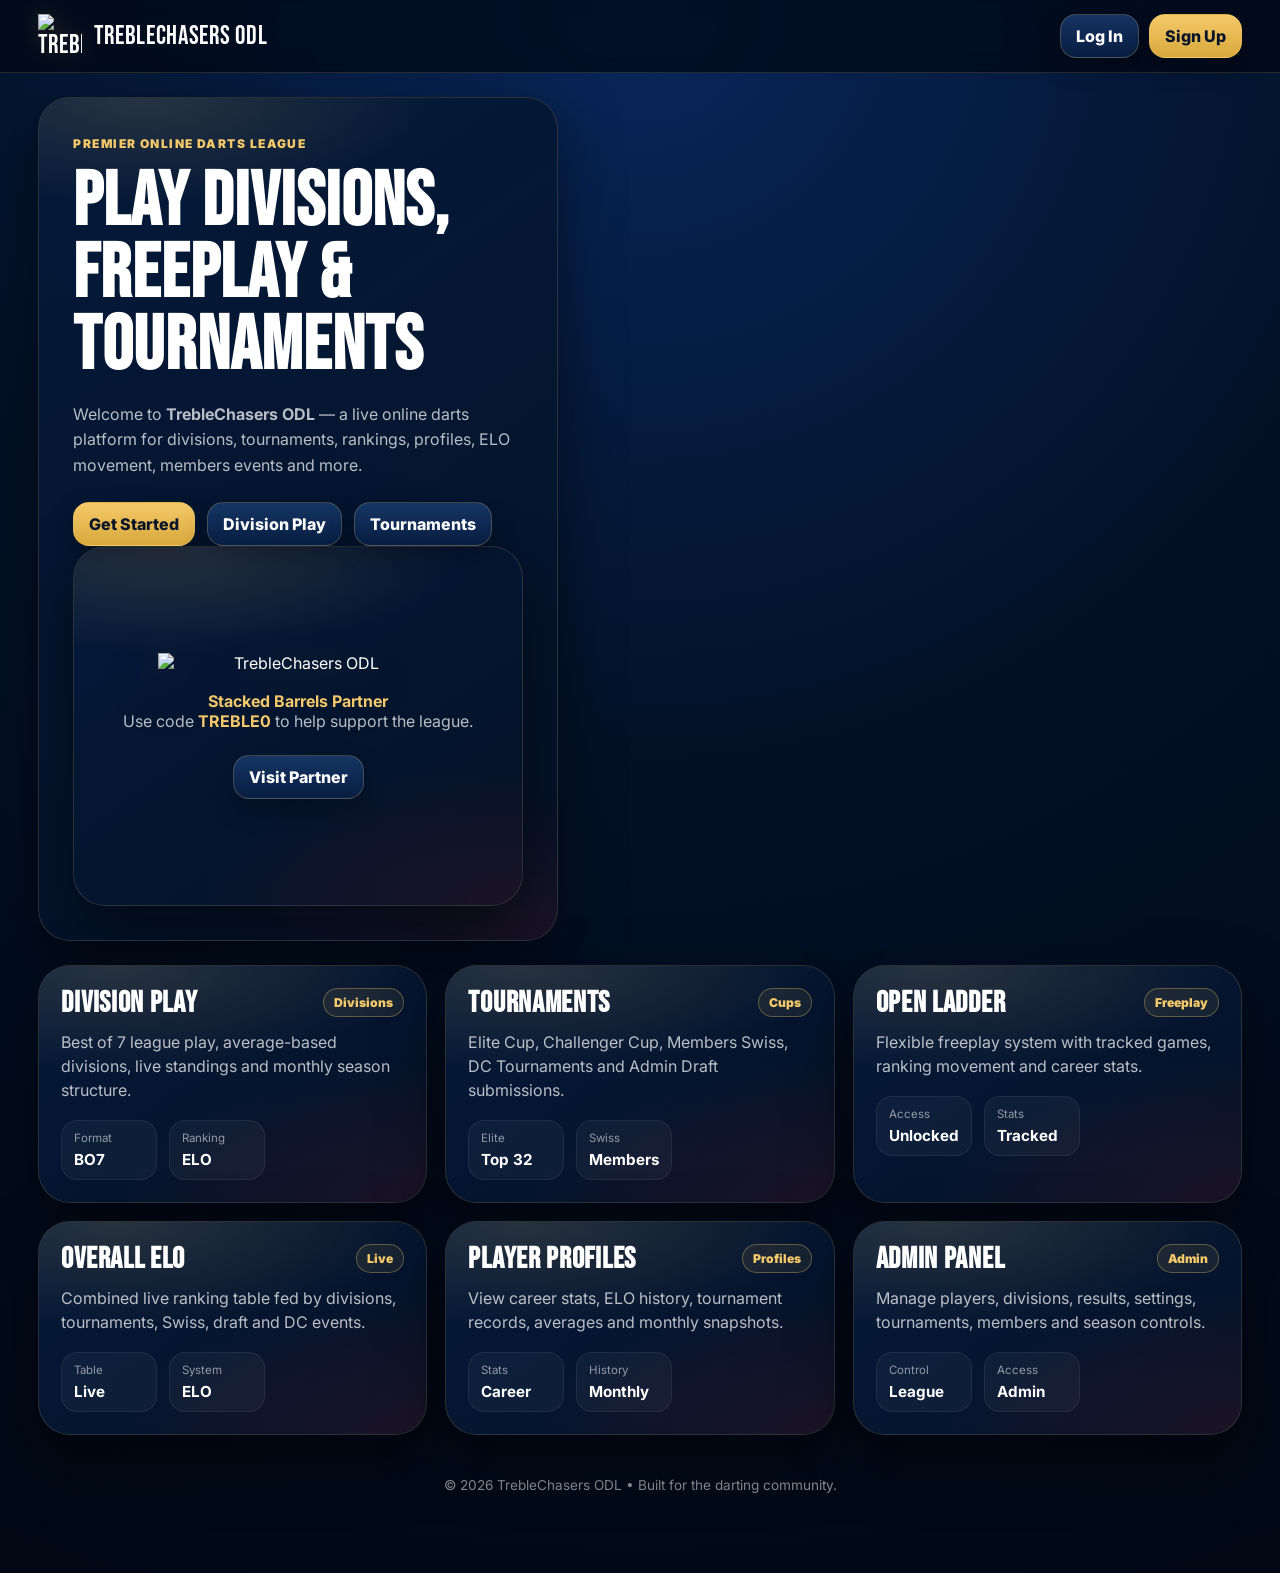
==== commit 80a1e714: "Fixed homepage auth routing" ====
--- a/index.html
+++ b/index.html
@@ -335,10 +335,16 @@
     <div class="spacer"></div>
 
     <div class="nav-actions">
-      <a class="btn" href="./login.html">Log In</a>
-      <a class="btn primary" href="./signup.html">Sign Up</a>
-    </div>
-  </div>
+
+  <a class="btn" href="./pages/auth.html">
+    Log In
+  </a>
+
+  <a class="btn primary" href="./pages/auth.html">
+    Sign Up
+  </a>
+
+</div>
 </header>
 
 <main class="wrap">
@@ -359,11 +365,20 @@
       </p>
 
       <div class="hero-buttons">
-        <a class="btn primary" href="./signup.html">Get Started</a>
-        <a class="btn" href="./division.html">Division Play</a>
-        <a class="btn" href="./tournaments.html">Tournaments</a>
-      </div>
-    </article>
+
+  <a class="btn primary" href="./pages/auth.html">
+    Get Started
+  </a>
+
+  <a class="btn" href="./division.html">
+    Division Play
+  </a>
+
+  <a class="btn" href="./tournaments.html">
+    Tournaments
+  </a>
+
+</div>
 
     <article class="logo-card">
       <img src="./Assets/TrebleAssets/TrebleAssets_file_00000000564c72469e778dedad6ed082.png" alt="TrebleChasers ODL">
@@ -463,24 +478,93 @@
 
 <script>
 (function(){
+
+  // YEAR
+
   const year = document.getElementById("year");
-  if(year) year.textContent = new Date().getFullYear();
+
+  if(year){
+    year.textContent = new Date().getFullYear();
+  }
+
+  // TILE ROUTING
 
   document.querySelectorAll("[data-route]").forEach((card)=>{
-    card.addEventListener("click",()=>{
-      window.location.href = card.getAttribute("data-route");
-    });
+
+    card.setAttribute("tabindex","0");
+    card.setAttribute("role","button");
+
+    function goToRoute(){
+
+      const route = card.getAttribute("data-route");
+
+      if(route){
+        window.location.href = route;
+      }
+
+    }
+
+    card.addEventListener("click", goToRoute);
 
     card.addEventListener("keydown",(e)=>{
+
       if(e.key === "Enter" || e.key === " "){
         e.preventDefault();
-        window.location.href = card.getAttribute("data-route");
+        goToRoute();
       }
+
     });
 
-    card.setAttribute("tabindex","0");
-    card.setAttribute("role","button");
   });
+
+  // HERO BUTTON ROUTING
+
+  const divisionBtn = document.querySelector('a[href="./division.html"]');
+
+  if(divisionBtn){
+
+    divisionBtn.addEventListener("click",(e)=>{
+      e.preventDefault();
+      window.location.href = "./division.html";
+    });
+
+  }
+
+  const tournamentBtn = document.querySelector('a[href="./tournaments.html"]');
+
+  if(tournamentBtn){
+
+    tournamentBtn.addEventListener("click",(e)=>{
+      e.preventDefault();
+      window.location.href = "./tournaments.html";
+    });
+
+  }
+
+  const signupBtn = document.querySelector('a[href="./signup.html"]');
+
+  if(signupBtn){
+
+    signupBtn.addEventListener("click",(e)=>{
+      e.preventDefault();
+      window.location.href = "./signup.html";
+    });
+
+  }
+
+  const loginBtn = document.querySelector('a[href="./login.html"]');
+
+  if(loginBtn){
+
+    loginBtn.addEventListener("click",(e)=>{
+      e.preventDefault();
+      window.location.href = "./login.html";
+    });
+
+  }
+
+  console.log("TrebleChasers routing loaded successfully.");
+
 })();
 </script>
 
